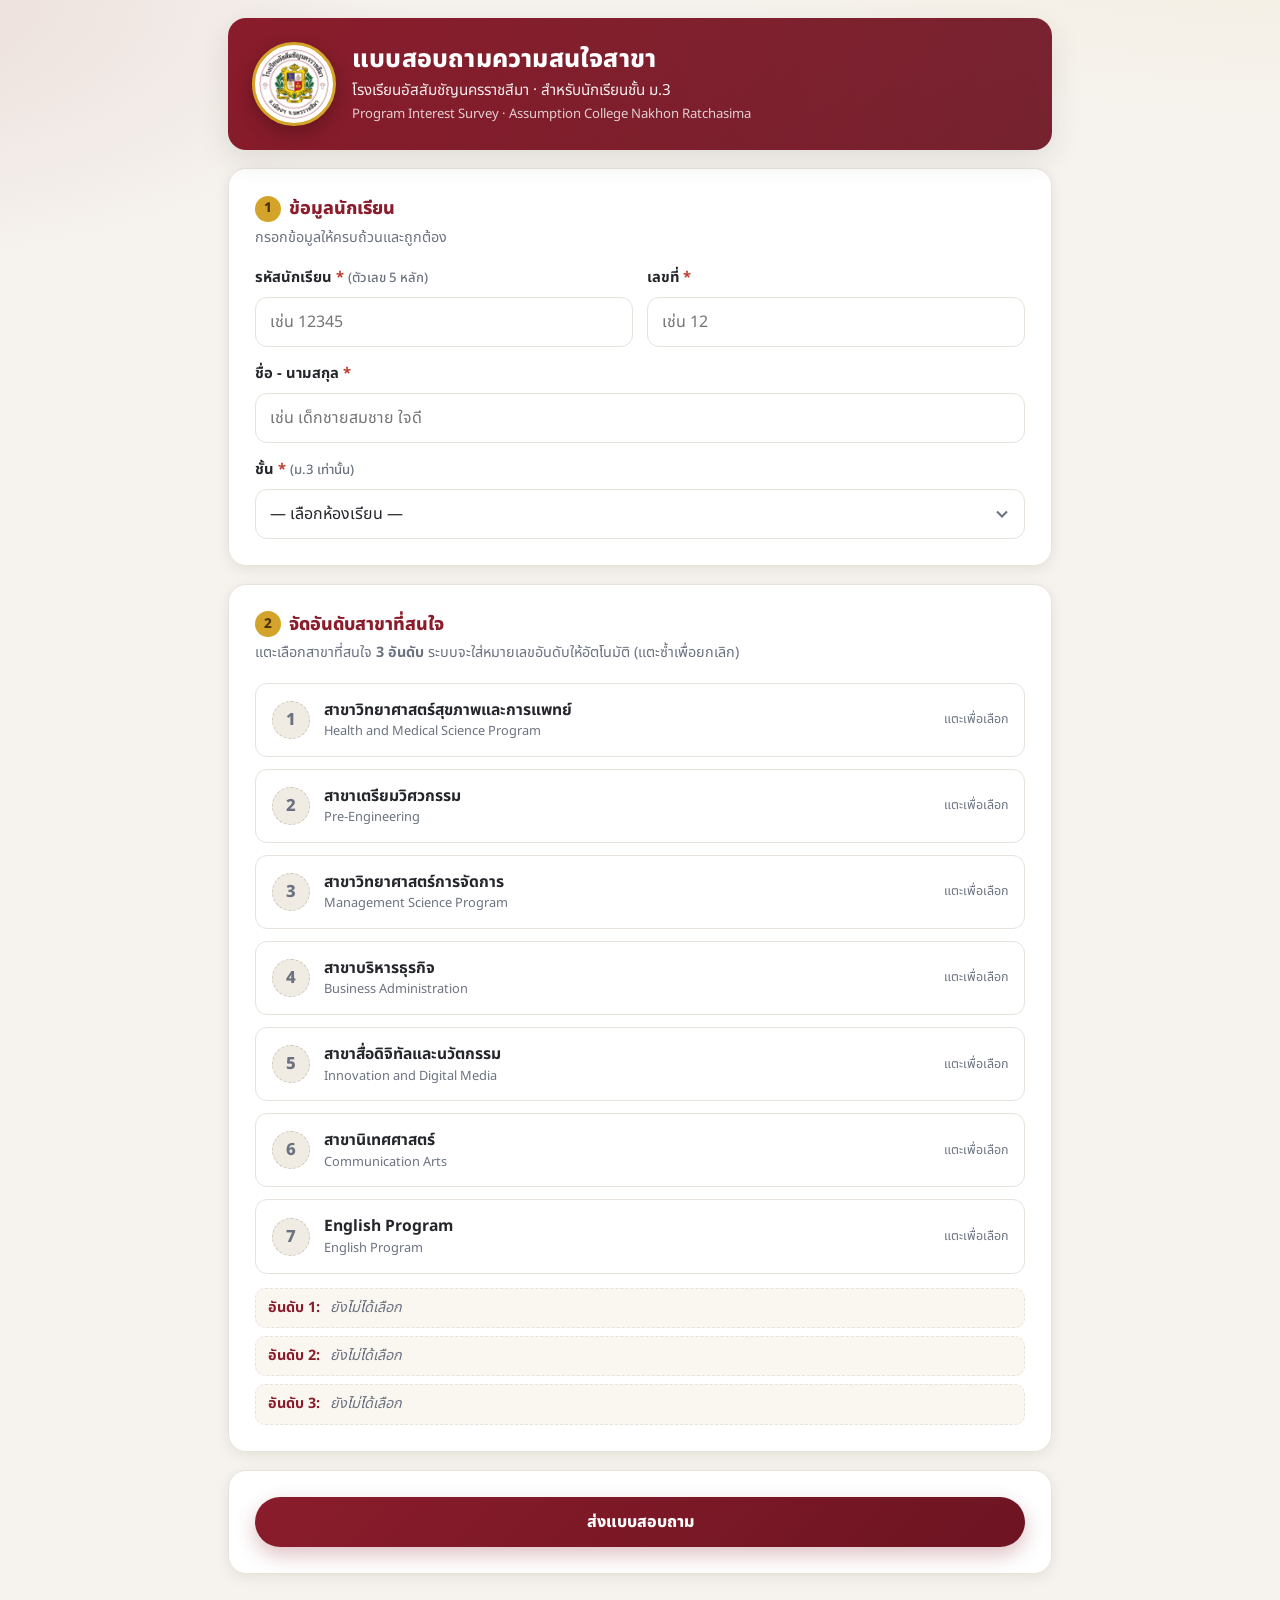
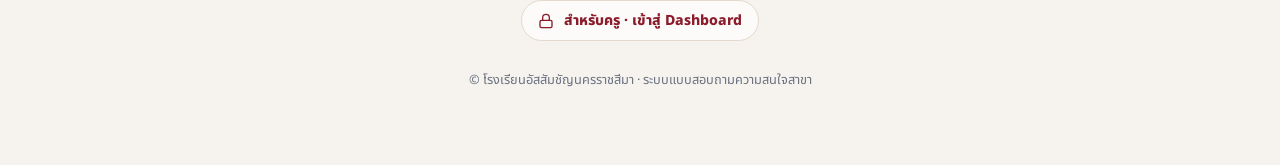
==== index.html @ c4d32479 "เพิ่มแท็บแยกรายห้องอัตโนมัติใน GAS + ปุ่มเข้า Dashboard ครูในหน้านักเรียน Co-Authored-By: Claude Opu" ====
<!DOCTYPE html>
<html lang="th">
<head>
  <meta charset="UTF-8" />
  <meta name="viewport" content="width=device-width, initial-scale=1.0, viewport-fit=cover" />
  <meta name="theme-color" content="#8a1c2b" />
  <title>แบบสอบถามความสนใจสาขา | อัสสัมชัญนครราชสีมา</title>
  <meta name="description" content="แบบสอบถามความสนใจสาขาสำหรับนักเรียนชั้น ม.3 โรงเรียนอัสสัมชัญนครราชสีมา" />
  <link rel="icon" href="assets/img/logo.jpg" />
  <link rel="preconnect" href="https://fonts.googleapis.com" />
  <link rel="preconnect" href="https://fonts.gstatic.com" crossorigin />
  <link href="https://fonts.googleapis.com/css2?family=Noto+Sans+Thai:wght@400;500;700;800&display=swap" rel="stylesheet" />
  <link rel="stylesheet" href="assets/css/style.css" />
</head>
<body>
  <div class="container">

    <header class="site-header">
      <img class="logo" src="assets/img/logo.jpg" alt="ตราโรงเรียนอัสสัมชัญนครราชสีมา" />
      <div class="site-header__text">
        <h1>แบบสอบถามความสนใจสาขา</h1>
        <p>โรงเรียนอัสสัมชัญนครราชสีมา · สำหรับนักเรียนชั้น ม.3</p>
        <p class="en">Program Interest Survey · Assumption College Nakhon Ratchasima</p>
      </div>
    </header>

    <!-- ===== ฟอร์ม ===== -->
    <form id="surveyForm" novalidate>

      <div id="alert" class="alert"></div>

      <!-- ขั้นที่ 1: ข้อมูลนักเรียน -->
      <section class="card">
        <h2 class="card__title"><span class="step-badge">1</span> ข้อมูลนักเรียน</h2>
        <p class="card__subtitle">กรอกข้อมูลให้ครบถ้วนและถูกต้อง</p>

        <div class="grid-2">
          <div class="field">
            <label for="studentId">รหัสนักเรียน <span class="req">*</span> <span class="hint">(ตัวเลข 5 หลัก)</span></label>
            <input class="input" id="studentId" name="studentId" inputmode="numeric" maxlength="5"
                   autocomplete="off" placeholder="เช่น 12345" />
            <div class="field-error" data-for="studentId"></div>
          </div>
          <div class="field">
            <label for="number">เลขที่ <span class="req">*</span></label>
            <input class="input" id="number" name="number" inputmode="numeric" maxlength="2"
                   autocomplete="off" placeholder="เช่น 12" />
            <div class="field-error" data-for="number"></div>
          </div>
        </div>

        <div class="field">
          <label for="fullname">ชื่อ - นามสกุล <span class="req">*</span></label>
          <input class="input" id="fullname" name="fullname" autocomplete="off"
                 placeholder="เช่น เด็กชายสมชาย ใจดี" />
          <div class="field-error" data-for="fullname"></div>
        </div>

        <div class="field">
          <label for="classroom">ชั้น <span class="req">*</span> <span class="hint">(ม.3 เท่านั้น)</span></label>
          <select class="input" id="classroom" name="classroom">
            <option value="" disabled selected>— เลือกห้องเรียน —</option>
          </select>
          <div class="field-error" data-for="classroom"></div>
        </div>
      </section>

      <!-- ขั้นที่ 2: เลือกสาขา -->
      <section class="card">
        <h2 class="card__title"><span class="step-badge">2</span> จัดอันดับสาขาที่สนใจ</h2>
        <p class="card__subtitle">แตะเลือกสาขาที่สนใจ <b>3 อันดับ</b> ระบบจะใส่หมายเลขอันดับให้อัตโนมัติ (แตะซ้ำเพื่อยกเลิก)</p>

        <div class="programs" id="programs"><!-- เติมด้วย JS --></div>

        <div class="rank-summary" id="rankSummary"><!-- เติมด้วย JS --></div>
      </section>

      <section class="card">
        <button type="submit" class="btn btn--primary" id="submitBtn">
          <span class="btn-label">ส่งแบบสอบถาม</span>
        </button>
      </section>
    </form>

    <!-- ===== หน้าจอสำเร็จ ===== -->
    <section class="card success" id="successScreen" style="display:none">
      <div class="success__icon">
        <svg width="42" height="42" viewBox="0 0 24 24" fill="none" stroke="#fff" stroke-width="3" stroke-linecap="round" stroke-linejoin="round">
          <path d="M20 6L9 17l-5-5"/>
        </svg>
      </div>
      <h2>ส่งแบบสอบถามเรียบร้อยแล้ว!</h2>
      <p>ขอบคุณที่ร่วมตอบแบบสอบถามความสนใจสาขา</p>
      <div class="success__detail" id="successDetail"></div>
      <div style="margin-top:22px">
        <button class="btn btn--ghost btn--sm" id="againBtn">ส่งคำตอบของอีกคน</button>
      </div>
    </section>

    <div class="teacher-access">
      <a href="dashboard.html" class="btn btn--ghost btn--sm">
        <svg width="16" height="16" viewBox="0 0 24 24" fill="none" stroke="currentColor" stroke-width="2" stroke-linecap="round" stroke-linejoin="round" style="margin-right:2px">
          <rect x="3" y="11" width="18" height="11" rx="2"/><path d="M7 11V7a5 5 0 0 1 10 0v4"/>
        </svg>
        สำหรับครู · เข้าสู่ Dashboard
      </a>
    </div>

    <footer class="site-footer">
      © โรงเรียนอัสสัมชัญนครราชสีมา · ระบบแบบสอบถามความสนใจสาขา
    </footer>
  </div>

  <script src="assets/js/config.js"></script>
  <script src="assets/js/survey.js"></script>
</body>
</html>
---- assets/css/style.css ----
/* ============================================================
   แบบสอบถามความสนใจสาขา — โรงเรียนอัสสัมชัญนครราชสีมา
   ธีมสีตราโรงเรียน: แดงเลือดหมู / ทอง / น้ำเงิน
   ============================================================ */

:root {
  --maroon: #8a1c2b;
  --maroon-dark: #6d1422;
  --maroon-light: #b23446;
  --gold: #d4a32a;
  --gold-light: #f0c75e;
  --navy: #1f3a6e;
  --navy-light: #2e539b;
  --ink: #24262b;
  --muted: #6b7280;
  --line: #e7e3dc;
  --bg: #f6f3ee;
  --card: #ffffff;
  --ok: #1f9d57;
  --danger: #c0392b;
  --shadow: 0 10px 30px rgba(40, 20, 10, 0.10);
  --shadow-sm: 0 4px 14px rgba(40, 20, 10, 0.08);
  --radius: 18px;
  --radius-sm: 12px;
  --font: "Noto Sans Thai", "Sarabun", -apple-system, BlinkMacSystemFont,
    "Segoe UI", Roboto, sans-serif;
}

* { box-sizing: border-box; }

html { -webkit-text-size-adjust: 100%; }

body {
  margin: 0;
  font-family: var(--font);
  color: var(--ink);
  background: var(--bg);
  background-image:
    radial-gradient(1200px 500px at 100% -10%, rgba(212, 163, 42, 0.10), transparent 60%),
    radial-gradient(1000px 500px at -10% 0%, rgba(138, 28, 43, 0.10), transparent 55%);
  line-height: 1.55;
  min-height: 100dvh;
}

img { max-width: 100%; display: block; }

a { color: var(--navy); }

.container {
  width: 100%;
  max-width: 880px;
  margin: 0 auto;
  padding: 18px clamp(14px, 4vw, 28px) 64px;
}
.container--wide { max-width: 1180px; }

/* ---------- Header ---------- */
.site-header {
  display: flex;
  align-items: center;
  gap: 16px;
  padding: clamp(16px, 3vw, 24px);
  background: linear-gradient(135deg, var(--maroon), var(--maroon-dark));
  color: #fff;
  border-radius: var(--radius);
  box-shadow: var(--shadow);
  position: relative;
  overflow: hidden;
}
.site-header::after {
  content: "";
  position: absolute;
  inset: 0;
  background: linear-gradient(90deg, transparent, rgba(255,255,255,0.06));
  pointer-events: none;
}
.logo {
  width: clamp(58px, 13vw, 84px);
  height: clamp(58px, 13vw, 84px);
  border-radius: 50%;
  background: #fff;
  padding: 4px;
  object-fit: cover;
  box-shadow: 0 6px 18px rgba(0,0,0,0.25);
  border: 3px solid var(--gold);
  flex-shrink: 0;
}
.site-header__text { min-width: 0; }
.site-header__text h1 {
  margin: 0;
  font-size: clamp(1.05rem, 3.6vw, 1.55rem);
  font-weight: 800;
  letter-spacing: 0.2px;
  line-height: 1.25;
}
.site-header__text p {
  margin: 4px 0 0;
  font-size: clamp(0.78rem, 2.6vw, 0.95rem);
  opacity: 0.92;
}
.site-header__text .en {
  font-size: clamp(0.68rem, 2.2vw, 0.82rem);
  opacity: 0.78;
  margin-top: 2px;
}

/* ---------- Card ---------- */
.card {
  background: var(--card);
  border-radius: var(--radius);
  box-shadow: var(--shadow-sm);
  border: 1px solid var(--line);
  padding: clamp(16px, 3.5vw, 26px);
  margin-top: 18px;
}
.card__title {
  margin: 0 0 4px;
  font-size: 1.12rem;
  font-weight: 800;
  color: var(--maroon);
  display: flex;
  align-items: center;
  gap: 8px;
}
.card__subtitle {
  margin: 0 0 18px;
  color: var(--muted);
  font-size: 0.9rem;
}
.step-badge {
  display: inline-grid;
  place-items: center;
  width: 26px; height: 26px;
  border-radius: 50%;
  background: var(--gold);
  color: #4a3608;
  font-weight: 800;
  font-size: 0.85rem;
}

/* ---------- Form ---------- */
.field { margin-bottom: 16px; }
.field:last-child { margin-bottom: 0; }
.field label {
  display: block;
  font-weight: 700;
  font-size: 0.92rem;
  margin-bottom: 7px;
}
.field .req { color: var(--danger); }
.field .hint { color: var(--muted); font-weight: 500; font-size: 0.82rem; }

.input, select.input {
  width: 100%;
  padding: 12px 14px;
  border: 1.5px solid var(--line);
  border-radius: var(--radius-sm);
  font-family: inherit;
  font-size: 1rem;
  color: var(--ink);
  background: #fff;
  transition: border-color 0.15s, box-shadow 0.15s;
  -webkit-appearance: none;
  appearance: none;
}
.input:focus, select.input:focus {
  outline: none;
  border-color: var(--maroon-light);
  box-shadow: 0 0 0 4px rgba(178, 52, 70, 0.12);
}
.input.invalid { border-color: var(--danger); box-shadow: 0 0 0 4px rgba(192,57,43,0.10); }
select.input {
  background-image: url("data:image/svg+xml,%3Csvg xmlns='http://www.w3.org/2000/svg' width='20' height='20' viewBox='0 0 24 24' fill='none' stroke='%236b7280' stroke-width='2.5'%3E%3Cpath d='M6 9l6 6 6-6'/%3E%3C/svg%3E");
  background-repeat: no-repeat;
  background-position: right 12px center;
  padding-right: 40px;
}
.field-error {
  color: var(--danger);
  font-size: 0.82rem;
  margin-top: 6px;
  display: none;
}
.field-error.show { display: block; }

.grid-2 { display: grid; grid-template-columns: 1fr 1fr; gap: 14px; }
@media (max-width: 560px) { .grid-2 { grid-template-columns: 1fr; } }

/* ---------- Program ranking ---------- */
.programs { display: grid; gap: 12px; }
.program {
  display: flex;
  align-items: center;
  gap: 14px;
  padding: 14px 16px;
  border: 1.5px solid var(--line);
  border-radius: var(--radius-sm);
  background: #fff;
  cursor: pointer;
  user-select: none;
  transition: border-color 0.15s, box-shadow 0.15s, transform 0.08s, background 0.15s;
  position: relative;
}
.program:hover { border-color: var(--gold); }
.program:active { transform: scale(0.995); }
.program.selected {
  border-color: var(--maroon);
  background: linear-gradient(0deg, rgba(138,28,43,0.04), rgba(138,28,43,0.04));
  box-shadow: 0 4px 14px rgba(138,28,43,0.10);
}
.program__rank {
  width: 38px; height: 38px;
  flex-shrink: 0;
  border-radius: 50%;
  display: grid;
  place-items: center;
  font-weight: 800;
  font-size: 1.05rem;
  background: #f0ece4;
  color: var(--muted);
  border: 1.5px dashed #cdc6ba;
  transition: all 0.15s;
}
.program.selected .program__rank {
  background: var(--maroon);
  color: #fff;
  border-style: solid;
  border-color: var(--maroon);
}
.program.selected[data-rank="1"] .program__rank { background: var(--gold); color: #4a3608; border-color: var(--gold); }
.program.selected[data-rank="2"] .program__rank { background: #9aa7b8; color:#fff; border-color:#9aa7b8;}
.program.selected[data-rank="3"] .program__rank { background: #cd7f4d; color:#fff; border-color:#cd7f4d;}
.program__body { min-width: 0; }
.program__name { font-weight: 700; font-size: 0.98rem; }
.program__en { color: var(--muted); font-size: 0.8rem; }
.program__hint {
  margin-left: auto;
  font-size: 0.78rem;
  color: var(--muted);
  white-space: nowrap;
}
.program.selected .program__hint { display: none; }

.rank-summary {
  margin-top: 14px;
  display: grid;
  gap: 8px;
}
.rank-summary__row {
  display: flex; align-items: center; gap: 10px;
  font-size: 0.9rem;
  padding: 8px 12px;
  background: #faf7f1;
  border: 1px dashed var(--line);
  border-radius: 10px;
}
.rank-summary__row b { color: var(--maroon); }
.rank-summary__row .empty { color: var(--muted); font-style: italic; }

/* ---------- Buttons ---------- */
.btn {
  display: inline-flex;
  align-items: center;
  justify-content: center;
  gap: 8px;
  padding: 13px 22px;
  border: none;
  border-radius: 999px;
  font-family: inherit;
  font-size: 1rem;
  font-weight: 800;
  cursor: pointer;
  transition: transform 0.08s, box-shadow 0.15s, background 0.15s, opacity 0.15s;
  text-decoration: none;
}
.btn:active { transform: translateY(1px); }
.btn--primary {
  background: linear-gradient(135deg, var(--maroon), var(--maroon-dark));
  color: #fff;
  box-shadow: 0 8px 20px rgba(138,28,43,0.28);
  width: 100%;
}
.btn--primary:hover { box-shadow: 0 10px 26px rgba(138,28,43,0.36); }
.btn--gold { background: linear-gradient(135deg, var(--gold-light), var(--gold)); color: #4a3608; }
.btn--ghost { background: #fff; border: 1.5px solid var(--line); color: var(--ink); }
.btn--ghost:hover { border-color: var(--maroon-light); }
.btn:disabled { opacity: 0.55; cursor: not-allowed; box-shadow: none; }
.btn--sm { padding: 9px 16px; font-size: 0.88rem; }

/* ---------- Alert / toast ---------- */
.alert {
  padding: 12px 16px;
  border-radius: var(--radius-sm);
  font-size: 0.9rem;
  font-weight: 600;
  margin-bottom: 16px;
  display: none;
}
.alert.show { display: block; }
.alert--error { background: #fdecea; color: #a02a1e; border: 1px solid #f5c4bd; }
.alert--ok { background: #e8f7ee; color: #1c7a44; border: 1px solid #b9e6cc; }

/* ---------- Success screen ---------- */
.success {
  text-align: center;
  padding: clamp(24px, 6vw, 50px) 20px;
}
.success__icon {
  width: 84px; height: 84px;
  margin: 0 auto 18px;
  border-radius: 50%;
  background: linear-gradient(135deg, #2bbd6e, #1f9d57);
  display: grid; place-items: center;
  box-shadow: 0 10px 26px rgba(31,157,87,0.35);
  animation: pop 0.4s cubic-bezier(.2,1.3,.5,1);
}
@keyframes pop { from { transform: scale(0); } to { transform: scale(1); } }
.success h2 { color: var(--maroon); margin: 0 0 8px; }
.success__detail {
  display: inline-block;
  text-align: left;
  margin: 18px auto 0;
  padding: 16px 20px;
  background: #faf7f1;
  border-radius: var(--radius-sm);
  border: 1px solid var(--line);
  font-size: 0.92rem;
}
.success__detail ol { margin: 6px 0 0; padding-left: 20px; }

/* ---------- Loader ---------- */
.spinner {
  width: 18px; height: 18px;
  border: 2.5px solid rgba(255,255,255,0.4);
  border-top-color: #fff;
  border-radius: 50%;
  animation: spin 0.7s linear infinite;
}
.spinner--dark { border-color: rgba(138,28,43,0.25); border-top-color: var(--maroon); }
@keyframes spin { to { transform: rotate(360deg); } }
.loading-block { text-align: center; padding: 40px 10px; color: var(--muted); }
.loading-block .spinner { margin: 0 auto 12px; }

/* ---------- Teacher access link ---------- */
.teacher-access {
  text-align: center;
  margin-top: 26px;
}
.teacher-access .btn {
  color: var(--maroon);
  border-color: #e3d9cb;
  background: rgba(255, 255, 255, 0.7);
}
.teacher-access .btn:hover {
  border-color: var(--maroon-light);
  background: #fff;
}

/* ---------- Footer ---------- */
.site-footer {
  text-align: center;
  color: var(--muted);
  font-size: 0.8rem;
  margin-top: 30px;
  padding-bottom: 10px;
}

/* ============================================================
   DASHBOARD
   ============================================================ */
.gate { max-width: 420px; margin: 8vh auto 0; }
.gate .logo-center {
  width: 96px; height: 96px; margin: 0 auto 18px;
  border-radius: 50%; background:#fff; padding:5px;
  border: 4px solid var(--gold);
  box-shadow: var(--shadow);
}

.dash-tabs {
  display: flex;
  gap: 6px;
  margin-top: 18px;
  background: #fff;
  padding: 6px;
  border-radius: 999px;
  border: 1px solid var(--line);
  box-shadow: var(--shadow-sm);
  overflow-x: auto;
  -webkit-overflow-scrolling: touch;
  scrollbar-width: none;
}
.dash-tabs::-webkit-scrollbar { display: none; }
.tab {
  flex: 1 0 auto;
  white-space: nowrap;
  padding: 10px 18px;
  border-radius: 999px;
  border: none;
  background: transparent;
  font-family: inherit;
  font-weight: 700;
  font-size: 0.9rem;
  color: var(--muted);
  cursor: pointer;
  transition: all 0.15s;
}
.tab.active { background: linear-gradient(135deg, var(--maroon), var(--maroon-dark)); color: #fff; }

.tab-panel { display: none; }
.tab-panel.active { display: block; animation: fade 0.25s; }
@keyframes fade { from { opacity: 0; transform: translateY(6px);} to {opacity:1; transform:none;} }

.stats-row {
  display: grid;
  grid-template-columns: repeat(auto-fit, minmax(150px, 1fr));
  gap: 12px;
  margin-top: 18px;
}
.stat {
  background: #fff;
  border: 1px solid var(--line);
  border-radius: var(--radius-sm);
  padding: 16px 18px;
  box-shadow: var(--shadow-sm);
}
.stat__num { font-size: 1.8rem; font-weight: 800; color: var(--maroon); line-height: 1.1; }
.stat__label { color: var(--muted); font-size: 0.85rem; margin-top: 2px; }

.charts-grid {
  display: grid;
  grid-template-columns: repeat(auto-fit, minmax(280px, 1fr));
  gap: 16px;
  margin-top: 18px;
}
.chart-card {
  background: #fff;
  border: 1px solid var(--line);
  border-radius: var(--radius);
  padding: 18px;
  box-shadow: var(--shadow-sm);
}
.chart-card h3 {
  margin: 0 0 4px;
  font-size: 1rem;
  display: flex; align-items: center; gap: 8px;
}
.chart-card .rank-pill {
  display: inline-grid; place-items: center;
  width: 24px; height: 24px; border-radius: 50%;
  font-size: 0.8rem; font-weight: 800; color:#fff;
}
.rank-pill.r1 { background: var(--gold); color:#4a3608; }
.rank-pill.r2 { background: #9aa7b8; }
.rank-pill.r3 { background: #cd7f4d; }
.chart-card p.sub { margin: 0 0 12px; color: var(--muted); font-size: 0.82rem; }
.chart-wrap { position: relative; height: 260px; }
.chart-empty { text-align:center; color: var(--muted); padding: 40px 0; font-size: 0.9rem; }

.toolbar {
  display: flex;
  flex-wrap: wrap;
  gap: 12px;
  align-items: center;
  margin-top: 18px;
}
.toolbar .input { width: auto; flex: 1 1 200px; }
.toolbar label { font-weight: 700; font-size: 0.9rem; }

/* ---------- Table ---------- */
.table-wrap {
  margin-top: 16px;
  background: #fff;
  border: 1px solid var(--line);
  border-radius: var(--radius);
  box-shadow: var(--shadow-sm);
  overflow: hidden;
}
.table-scroll { overflow-x: auto; -webkit-overflow-scrolling: touch; }
table.data {
  width: 100%;
  border-collapse: collapse;
  font-size: 0.88rem;
  min-width: 640px;
}
table.data th, table.data td {
  padding: 11px 14px;
  text-align: left;
  border-bottom: 1px solid var(--line);
  vertical-align: middle;
}
table.data thead th {
  background: #faf7f1;
  color: var(--maroon);
  font-weight: 800;
  position: sticky;
  top: 0;
  white-space: nowrap;
}
table.data tbody tr { transition: background 0.12s; cursor: pointer; }
table.data tbody tr:hover { background: #fbf6ef; }
table.data tbody tr:last-child td { border-bottom: none; }
.chip {
  display: inline-block;
  padding: 3px 10px;
  border-radius: 999px;
  background: #f0ece4;
  font-size: 0.78rem;
  font-weight: 700;
  color: var(--ink);
  white-space: nowrap;
}
.chip--room { background: var(--navy); color:#fff; }
.tap-hint { color: var(--muted); font-size: 0.78rem; }

.room-group-title {
  font-weight: 800;
  color: var(--maroon);
  margin: 22px 0 10px;
  display: flex; align-items: center; gap: 10px;
}
.room-group-title .count { color: var(--muted); font-weight: 600; font-size: 0.85rem; }

/* ---------- Modal ---------- */
.modal-backdrop {
  position: fixed; inset: 0;
  background: rgba(30,15,10,0.55);
  backdrop-filter: blur(3px);
  display: none;
  align-items: center; justify-content: center;
  padding: 16px;
  z-index: 50;
}
.modal-backdrop.show { display: flex; animation: fade 0.2s; }
.modal {
  background: #fff;
  border-radius: var(--radius);
  max-width: 460px;
  width: 100%;
  max-height: 90dvh;
  overflow-y: auto;
  box-shadow: 0 20px 60px rgba(0,0,0,0.35);
  animation: pop 0.25s cubic-bezier(.2,1.2,.5,1);
}
.modal__head {
  background: linear-gradient(135deg, var(--maroon), var(--maroon-dark));
  color: #fff;
  padding: 20px 22px;
  border-radius: var(--radius) var(--radius) 0 0;
  position: relative;
}
.modal__head h3 { margin: 0; font-size: 1.2rem; }
.modal__head p { margin: 4px 0 0; opacity: 0.9; font-size: 0.85rem; }
.modal__close {
  position: absolute; top: 14px; right: 14px;
  width: 34px; height: 34px;
  border-radius: 50%; border: none;
  background: rgba(255,255,255,0.2);
  color: #fff; font-size: 1.3rem; cursor: pointer;
  display: grid; place-items: center;
}
.modal__close:hover { background: rgba(255,255,255,0.32); }
.modal__body { padding: 22px; }
.detail-row {
  display: flex; justify-content: space-between; gap: 12px;
  padding: 9px 0;
  border-bottom: 1px dashed var(--line);
  font-size: 0.92rem;
}
.detail-row span:first-child { color: var(--muted); }
.detail-row span:last-child { font-weight: 700; text-align: right; }
.detail-ranks { margin-top: 16px; display: grid; gap: 10px; }
.detail-rank {
  display: flex; align-items: center; gap: 12px;
  padding: 12px 14px;
  border-radius: var(--radius-sm);
  border: 1px solid var(--line);
  background: #faf7f1;
}
.detail-rank .num {
  width: 34px; height: 34px; flex-shrink: 0;
  border-radius: 50%; display: grid; place-items: center;
  font-weight: 800; color: #fff;
}
.detail-rank .num.r1 { background: var(--gold); color:#4a3608; }
.detail-rank .num.r2 { background: #9aa7b8; }
.detail-rank .num.r3 { background: #cd7f4d; }
.detail-rank .txt { font-weight: 700; font-size: 0.9rem; }
.detail-rank .txt small { display:block; color: var(--muted); font-weight: 500; }

.topbar {
  display: flex; align-items: center; gap: 14px;
  flex-wrap: wrap;
}
.topbar .site-header { flex: 1 1 auto; }
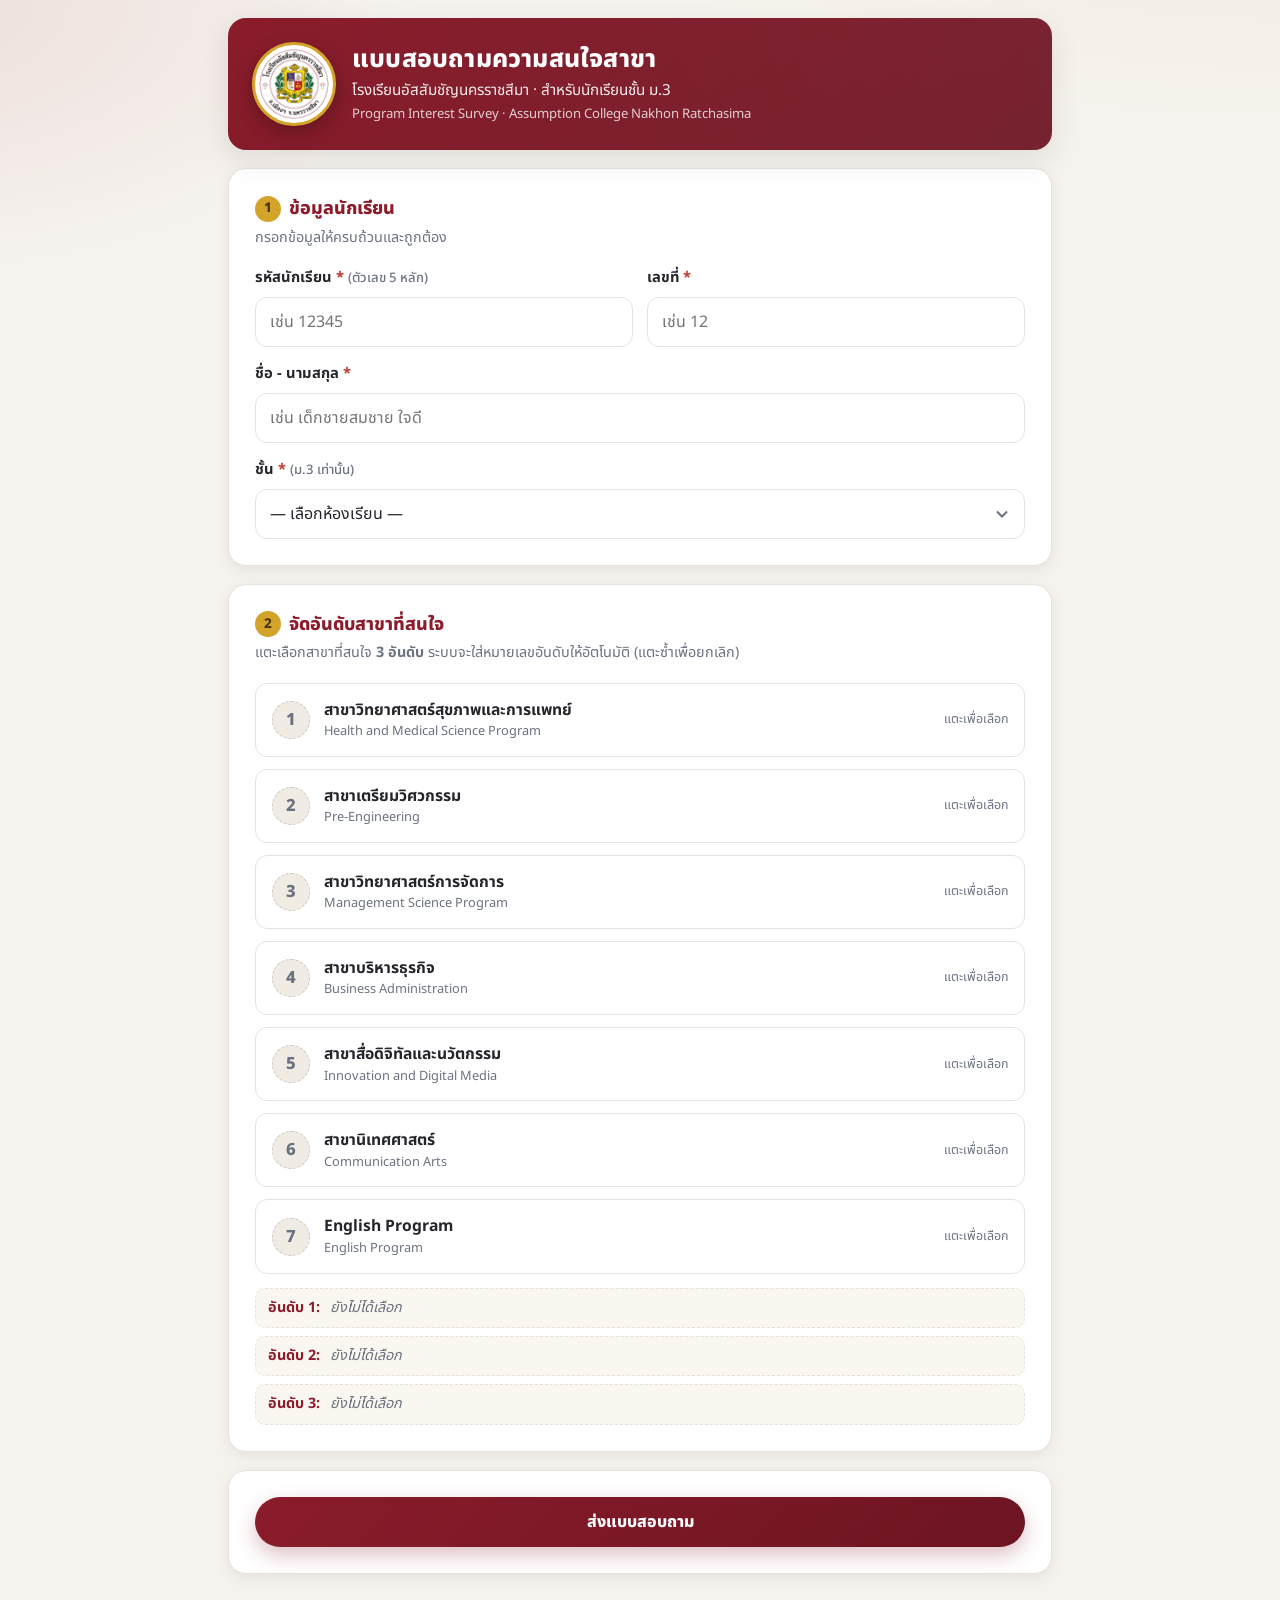
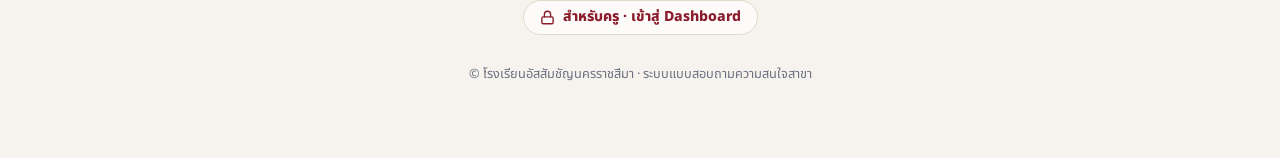
==== commit 1d2ccfce: "ปรับปุ่มเข้า Dashboard ครูในหน้านักเรียนให้จัดวางตรงสมดุล Co-Authored-By: Claude Opus 4.8 <noreply@a" ====
--- a/index.html
+++ b/index.html
@@ -99,10 +99,10 @@
 
     <div class="teacher-access">
       <a href="dashboard.html" class="btn btn--ghost btn--sm">
-        <svg width="16" height="16" viewBox="0 0 24 24" fill="none" stroke="currentColor" stroke-width="2" stroke-linecap="round" stroke-linejoin="round" style="margin-right:2px">
+        <svg width="15" height="15" viewBox="0 0 24 24" fill="none" stroke="currentColor" stroke-width="2.2" stroke-linecap="round" stroke-linejoin="round" aria-hidden="true">
           <rect x="3" y="11" width="18" height="11" rx="2"/><path d="M7 11V7a5 5 0 0 1 10 0v4"/>
         </svg>
-        สำหรับครู · เข้าสู่ Dashboard
+        <span>สำหรับครู · เข้าสู่ Dashboard</span>
       </a>
     </div>
 
--- a/assets/css/style.css
+++ b/assets/css/style.css
@@ -350,7 +350,9 @@
   color: var(--maroon);
   border-color: #e3d9cb;
   background: rgba(255, 255, 255, 0.7);
-}
+  line-height: 1;
+}
+.teacher-access .btn svg { flex-shrink: 0; }
 .teacher-access .btn:hover {
   border-color: var(--maroon-light);
   background: #fff;
